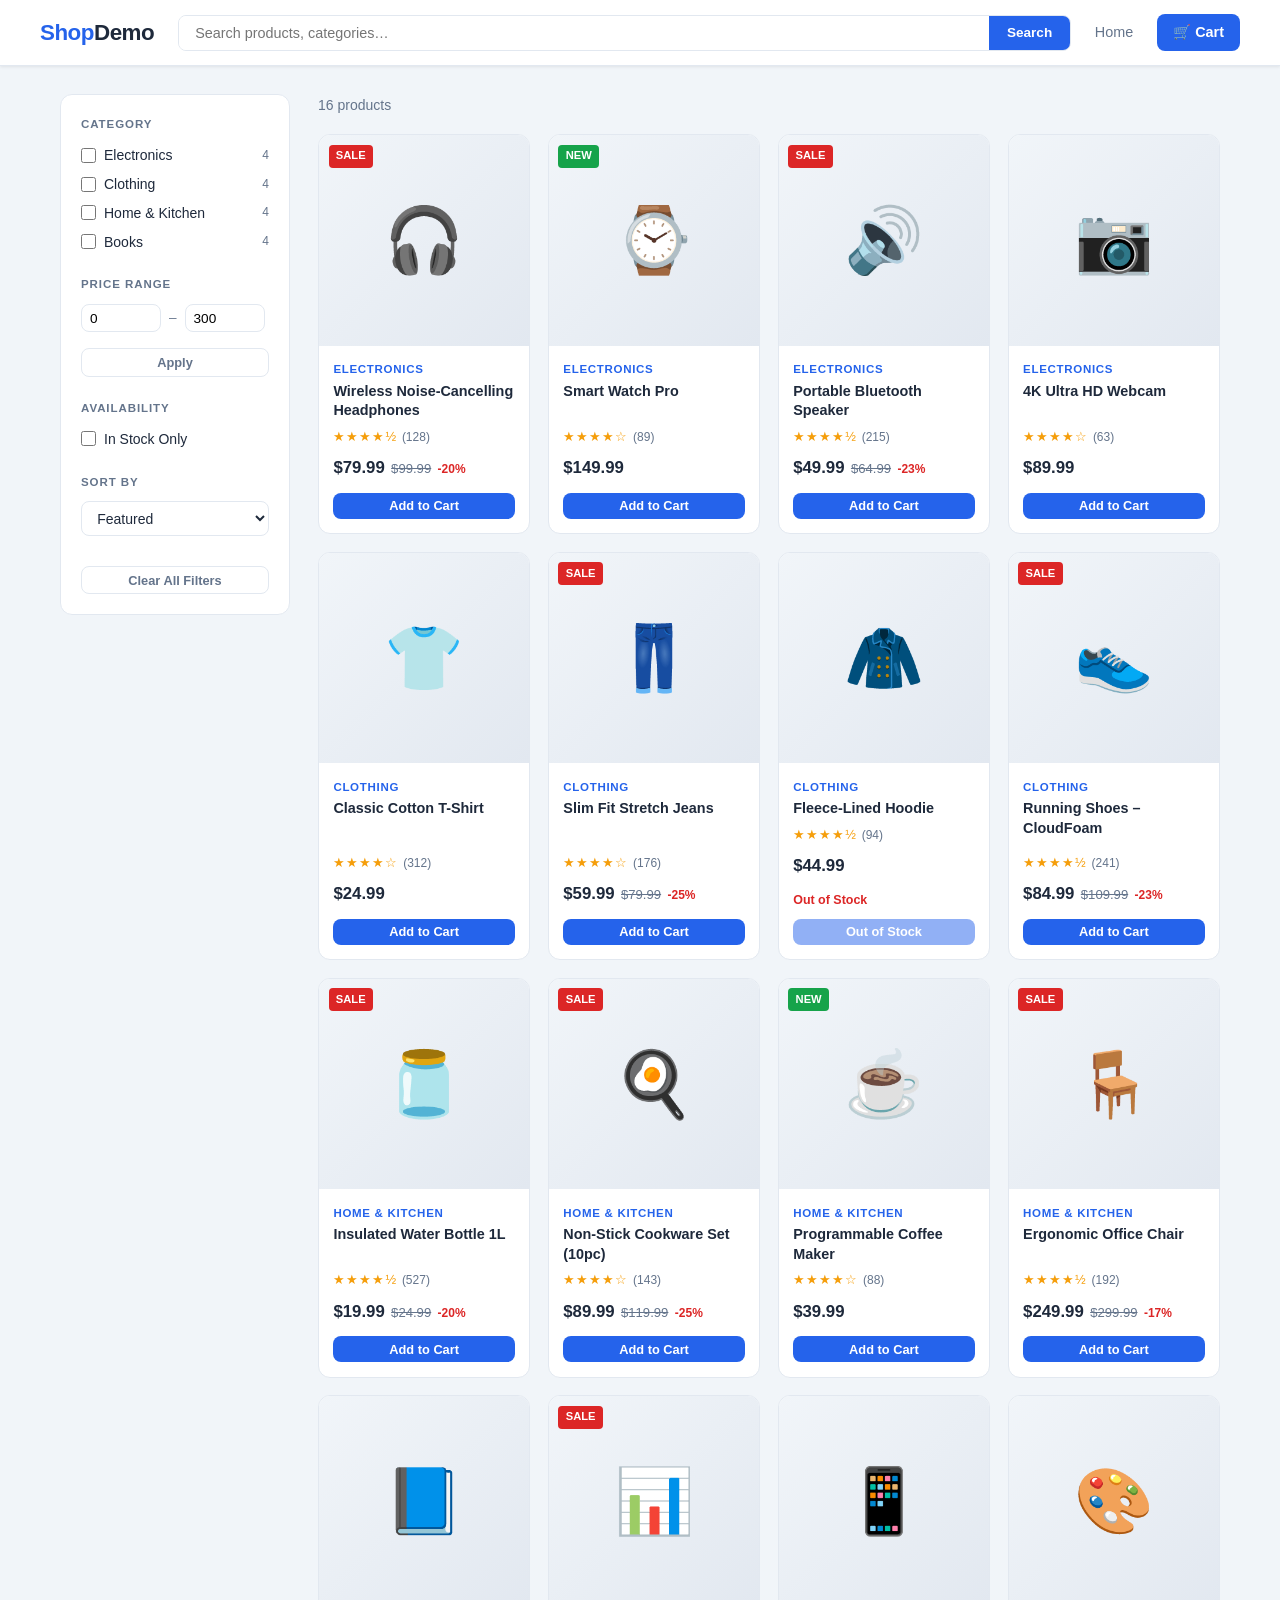
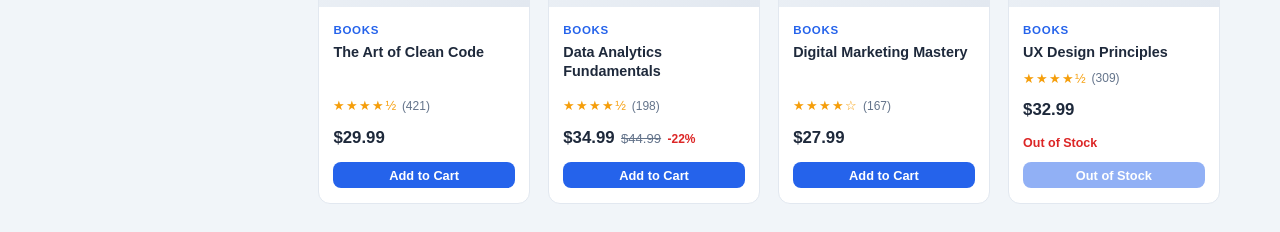
==== index.html @ eff6db98 "feat: add simulated e-commerce storefront with full shopping flow" ====
<!DOCTYPE html>
<html lang="en">
<head>
  <meta charset="UTF-8">
  <meta name="viewport" content="width=device-width, initial-scale=1.0">
  <title>ShopDemo — Home</title>
  <link rel="stylesheet" href="css/styles.css">
</head>
<body>

<header class="header">
  <div class="container header-inner">
    <a href="index.html" class="logo">Shop<span>Demo</span></a>
    <div class="search-bar">
      <input type="text" id="search-input" placeholder="Search products, categories…">
      <button id="search-btn">Search</button>
    </div>
    <nav class="nav-links">
      <a href="index.html">Home</a>
      <a href="cart.html" class="cart-link">
        🛒 Cart <span class="cart-badge cart-count" style="display:none">0</span>
      </a>
    </nav>
  </div>
</header>

<main class="container">
  <div class="home-layout">

    <!-- ── Sidebar Filters ── -->
    <aside class="filters-sidebar">

      <div class="filter-block">
        <div class="filter-title">Category</div>
        <div id="cat-filters"></div>
      </div>

      <div class="filter-block">
        <div class="filter-title">Price Range</div>
        <div class="price-inputs">
          <input type="number" id="price-min" placeholder="Min" min="0" value="0">
          <span>–</span>
          <input type="number" id="price-max" placeholder="Max" min="0" value="300">
        </div>
        <button class="btn btn-ghost btn-sm btn-full price-apply" id="apply-price">Apply</button>
      </div>

      <div class="filter-block">
        <div class="filter-title">Availability</div>
        <div class="filter-option">
          <input type="checkbox" id="in-stock-only">
          <label for="in-stock-only">In Stock Only</label>
        </div>
      </div>

      <div class="filter-block">
        <div class="filter-title">Sort By</div>
        <select class="sidebar-select" id="sort-select">
          <option value="default">Featured</option>
          <option value="price-asc">Price: Low → High</option>
          <option value="price-desc">Price: High → Low</option>
          <option value="name-asc">Name: A → Z</option>
          <option value="rating-desc">Highest Rated</option>
        </select>
      </div>

      <button class="btn btn-ghost btn-sm btn-full" id="clear-filters" style="margin-top:0.5rem">
        Clear All Filters
      </button>

    </aside>

    <!-- ── Product Listing ── -->
    <section>
      <div class="results-header">
        <div class="results-count" id="results-count"></div>
        <div class="active-filter-tags" id="filter-tags"></div>
      </div>
      <div class="product-grid" id="product-grid"></div>
    </section>

  </div>
</main>

<script src="js/data.js"></script>
<script src="js/cart.js"></script>
<script src="js/main.js"></script>
<script>
  // ── State ──────────────────────────────────────────────────
  let state = {
    search: '',
    categories: new Set(),
    minPrice: 0,
    maxPrice: 300,
    inStockOnly: false,
    sort: 'default'
  };

  // Restore search query from URL (coming from cart page search)
  const urlQ = getParam('q');
  if (urlQ) { state.search = urlQ; document.getElementById('search-input').value = urlQ; }

  // ── Filtering & Sorting ────────────────────────────────────
  function filtered() {
    let list = [...PRODUCTS];

    if (state.search) {
      const q = state.search.toLowerCase();
      list = list.filter(p =>
        p.name.toLowerCase().includes(q) ||
        p.category.toLowerCase().includes(q) ||
        p.description.toLowerCase().includes(q)
      );
    }

    if (state.categories.size > 0)
      list = list.filter(p => state.categories.has(p.category));

    list = list.filter(p => p.price >= state.minPrice && p.price <= state.maxPrice);

    if (state.inStockOnly) list = list.filter(p => p.inStock);

    switch (state.sort) {
      case 'price-asc':   list.sort((a, b) => a.price - b.price); break;
      case 'price-desc':  list.sort((a, b) => b.price - a.price); break;
      case 'name-asc':    list.sort((a, b) => a.name.localeCompare(b.name)); break;
      case 'rating-desc': list.sort((a, b) => b.rating - a.rating); break;
    }
    return list;
  }

  // ── Render Products ────────────────────────────────────────
  function renderProducts() {
    const products = filtered();
    const grid = document.getElementById('product-grid');
    const countEl = document.getElementById('results-count');

    countEl.textContent = `${products.length} product${products.length !== 1 ? 's' : ''}`;

    if (products.length === 0) {
      grid.innerHTML = `
        <div style="grid-column:1/-1;text-align:center;padding:3rem;color:var(--text-muted)">
          <div style="font-size:2.5rem;margin-bottom:0.75rem">🔍</div>
          <p>No products match your search. Try adjusting your filters.</p>
        </div>`;
      return;
    }

    grid.innerHTML = products.map(p => `
      <div class="product-card" onclick="goProduct(${p.id})">
        <div class="product-thumb">
          ${p.emoji}
          ${p.badge === 'sale' ? `<span class="badge-sale">SALE</span>` : ''}
          ${p.badge === 'new'  ? `<span class="badge-new">NEW</span>`  : ''}
        </div>
        <div class="product-info">
          <div class="product-cat">${p.category}</div>
          <div class="product-name">${p.name}</div>
          <div class="product-rating">
            <span class="stars">${stars(p.rating)}</span>
            <span class="review-count">(${p.reviews})</span>
          </div>
          <div class="product-price-row">
            <span class="price">${fmt(p.price)}</span>
            ${p.originalPrice ? `
              <span class="price-original">${fmt(p.originalPrice)}</span>
              <span class="price-save">-${savePct(p.originalPrice, p.price)}%</span>
            ` : ''}
          </div>
          ${!p.inStock ? `<div class="oos-label">Out of Stock</div>` : ''}
          <button
            class="btn btn-primary btn-sm btn-full"
            onclick="event.stopPropagation(); quickAdd(${p.id})"
            ${!p.inStock ? 'disabled' : ''}>
            ${p.inStock ? 'Add to Cart' : 'Out of Stock'}
          </button>
        </div>
      </div>
    `).join('');
  }

  // ── Render Category Filters ────────────────────────────────
  function renderCatFilters() {
    const counts = {};
    PRODUCTS.forEach(p => { counts[p.category] = (counts[p.category] || 0) + 1; });

    document.getElementById('cat-filters').innerHTML = CATEGORIES.map(c => `
      <div class="filter-option">
        <input type="checkbox" id="cat-${c}" value="${c}" ${state.categories.has(c) ? 'checked' : ''}>
        <label for="cat-${c}">${c}</label>
        <span class="count">${counts[c]}</span>
      </div>
    `).join('');

    document.querySelectorAll('#cat-filters input').forEach(cb => {
      cb.addEventListener('change', () => {
        cb.checked ? state.categories.add(cb.value) : state.categories.delete(cb.value);
        renderFilterTags();
        renderProducts();
      });
    });
  }

  // ── Filter tags ────────────────────────────────────────────
  function renderFilterTags() {
    const tags = [];

    if (state.search) tags.push({ label: `"${state.search}"`, clear: () => { state.search = ''; document.getElementById('search-input').value = ''; } });

    state.categories.forEach(c => tags.push({
      label: c,
      clear: () => {
        state.categories.delete(c);
        document.querySelector(`#cat-${c}`)?.removeAttribute('checked');
        renderCatFilters();
      }
    }));

    if (state.inStockOnly) tags.push({ label: 'In Stock', clear: () => { state.inStockOnly = false; document.getElementById('in-stock-only').checked = false; } });

    document.getElementById('filter-tags').innerHTML = tags.map((t, i) => `
      <span class="filter-tag">${t.label} <button onclick="clearTag(${i})">×</button></span>
    `).join('');

    window._tagClears = tags.map(t => t.clear);
  }

  function clearTag(i) {
    window._tagClears[i]();
    renderFilterTags();
    renderProducts();
  }

  // ── Actions ────────────────────────────────────────────────
  function goProduct(id) { window.location.href = `product.html?id=${id}`; }

  function quickAdd(id) {
    const p = PRODUCTS.find(x => x.id === id);
    Cart.addItem(p, 1);
    syncCart();
  }

  // ── Event Listeners ────────────────────────────────────────
  document.addEventListener('DOMContentLoaded', () => {
    renderCatFilters();
    renderProducts();
    renderFilterTags();
  });

  // Search
  const searchInput = document.getElementById('search-input');
  const debouncedSearch = debounce(() => {
    state.search = searchInput.value.trim();
    renderFilterTags();
    renderProducts();
  }, 350);

  searchInput.addEventListener('input', debouncedSearch);
  searchInput.addEventListener('keydown', e => { if (e.key === 'Enter') { state.search = searchInput.value.trim(); renderFilterTags(); renderProducts(); } });
  document.getElementById('search-btn').addEventListener('click', () => { state.search = searchInput.value.trim(); renderFilterTags(); renderProducts(); });

  // Price
  document.getElementById('apply-price').addEventListener('click', () => {
    state.minPrice = parseFloat(document.getElementById('price-min').value) || 0;
    state.maxPrice = parseFloat(document.getElementById('price-max').value) || 9999;
    renderProducts();
  });

  // In stock
  document.getElementById('in-stock-only').addEventListener('change', e => {
    state.inStockOnly = e.target.checked;
    renderFilterTags();
    renderProducts();
  });

  // Sort
  document.getElementById('sort-select').addEventListener('change', e => {
    state.sort = e.target.value;
    renderProducts();
  });

  // Clear all
  document.getElementById('clear-filters').addEventListener('click', () => {
    state = { search: '', categories: new Set(), minPrice: 0, maxPrice: 300, inStockOnly: false, sort: 'default' };
    document.getElementById('search-input').value = '';
    document.getElementById('price-min').value = '0';
    document.getElementById('price-max').value = '300';
    document.getElementById('in-stock-only').checked = false;
    document.getElementById('sort-select').value = 'default';
    renderCatFilters();
    renderFilterTags();
    renderProducts();
  });
</script>

</body>
</html>
---- css/styles.css ----
:root {
  --primary: #2563eb;
  --primary-hover: #1d4ed8;
  --success: #16a34a;
  --danger: #dc2626;
  --bg: #f1f5f9;
  --card-bg: #ffffff;
  --border: #e2e8f0;
  --text: #1e293b;
  --text-muted: #64748b;
  --shadow: 0 1px 3px rgba(0,0,0,0.08);
  --shadow-md: 0 4px 12px rgba(0,0,0,0.1);
  --shadow-lg: 0 10px 25px rgba(0,0,0,0.12);
  --radius: 8px;
  --radius-lg: 12px;
}

* { margin: 0; padding: 0; box-sizing: border-box; }

body {
  font-family: -apple-system, BlinkMacSystemFont, 'Segoe UI', Roboto, sans-serif;
  background: var(--bg);
  color: var(--text);
  line-height: 1.6;
}

a { color: inherit; text-decoration: none; }

img { display: block; max-width: 100%; }

.container {
  max-width: 1200px;
  margin: 0 auto;
  padding: 0 1.25rem;
}

/* ── Header ── */
.header {
  background: #fff;
  border-bottom: 1px solid var(--border);
  position: sticky;
  top: 0;
  z-index: 200;
  box-shadow: var(--shadow);
}

.header-inner {
  display: flex;
  align-items: center;
  gap: 1.5rem;
  padding: 0.875rem 0;
}

.logo {
  font-size: 1.4rem;
  font-weight: 800;
  color: var(--primary);
  white-space: nowrap;
  letter-spacing: -0.5px;
}

.logo span { color: var(--text); }

.search-bar {
  flex: 1;
  display: flex;
  gap: 0;
  border: 1.5px solid var(--border);
  border-radius: var(--radius);
  overflow: hidden;
  transition: border-color 0.2s;
}

.search-bar:focus-within { border-color: var(--primary); }

.search-bar input {
  flex: 1;
  padding: 0.55rem 1rem;
  border: none;
  outline: none;
  font-size: 0.9rem;
  background: #fff;
}

.search-bar button {
  padding: 0.55rem 1.1rem;
  background: var(--primary);
  color: #fff;
  border: none;
  cursor: pointer;
  font-size: 0.85rem;
  font-weight: 600;
  transition: background 0.2s;
}

.search-bar button:hover { background: var(--primary-hover); }

.nav-links {
  display: flex;
  align-items: center;
  gap: 1.5rem;
  white-space: nowrap;
}

.nav-links a {
  font-size: 0.9rem;
  font-weight: 500;
  color: var(--text-muted);
  transition: color 0.2s;
}

.nav-links a:hover { color: var(--primary); }

.cart-link {
  display: flex;
  align-items: center;
  gap: 0.4rem;
  background: var(--primary);
  color: #fff !important;
  padding: 0.45rem 1rem;
  border-radius: var(--radius);
  font-weight: 600 !important;
  transition: background 0.2s !important;
}

.cart-link:hover { background: var(--primary-hover) !important; color: #fff !important; }

.cart-badge {
  background: #fff;
  color: var(--primary);
  border-radius: 999px;
  padding: 0.05rem 0.45rem;
  font-size: 0.75rem;
  font-weight: 800;
  min-width: 20px;
  text-align: center;
}

/* ── Buttons ── */
.btn {
  display: inline-flex;
  align-items: center;
  justify-content: center;
  gap: 0.4rem;
  padding: 0.55rem 1.25rem;
  border-radius: var(--radius);
  font-size: 0.9rem;
  font-weight: 600;
  cursor: pointer;
  border: none;
  transition: all 0.15s;
  white-space: nowrap;
}

.btn:active { transform: scale(0.98); }
.btn:disabled { opacity: 0.5; cursor: not-allowed; transform: none; }

.btn-primary { background: var(--primary); color: #fff; }
.btn-primary:hover:not(:disabled) { background: var(--primary-hover); }

.btn-outline { background: #fff; color: var(--primary); border: 1.5px solid var(--primary); }
.btn-outline:hover:not(:disabled) { background: #eff6ff; }

.btn-danger { background: var(--danger); color: #fff; }
.btn-danger:hover:not(:disabled) { background: #b91c1c; }

.btn-ghost { background: transparent; color: var(--text-muted); border: 1.5px solid var(--border); }
.btn-ghost:hover:not(:disabled) { background: #f8fafc; color: var(--text); }

.btn-sm { padding: 0.35rem 0.8rem; font-size: 0.8rem; }
.btn-lg { padding: 0.75rem 1.75rem; font-size: 1rem; }
.btn-full { width: 100%; }

/* ── Home layout ── */
.home-layout {
  display: grid;
  grid-template-columns: 230px 1fr;
  gap: 1.75rem;
  padding: 1.75rem 0;
}

/* ── Sidebar ── */
.filters-sidebar {
  background: var(--card-bg);
  border: 1px solid var(--border);
  border-radius: var(--radius-lg);
  padding: 1.25rem;
  align-self: start;
  position: sticky;
  top: 72px;
}

.filter-block { margin-bottom: 1.4rem; }

.filter-block:last-child { margin-bottom: 0; }

.filter-title {
  font-size: 0.72rem;
  font-weight: 700;
  text-transform: uppercase;
  letter-spacing: 0.08em;
  color: var(--text-muted);
  margin-bottom: 0.65rem;
}

.filter-option {
  display: flex;
  align-items: center;
  gap: 0.5rem;
  margin-bottom: 0.4rem;
  cursor: pointer;
}

.filter-option input[type="checkbox"] {
  accent-color: var(--primary);
  cursor: pointer;
  width: 15px;
  height: 15px;
}

.filter-option label {
  font-size: 0.875rem;
  cursor: pointer;
  flex: 1;
}

.filter-option .count {
  font-size: 0.75rem;
  color: var(--text-muted);
}

.price-inputs {
  display: flex;
  align-items: center;
  gap: 0.5rem;
  margin-bottom: 0.5rem;
}

.price-inputs input[type="number"] {
  width: 80px;
  padding: 0.35rem 0.5rem;
  border: 1px solid var(--border);
  border-radius: var(--radius);
  font-size: 0.85rem;
  outline: none;
}

.price-inputs input[type="number"]:focus { border-color: var(--primary); }

.price-inputs span { color: var(--text-muted); font-size: 0.85rem; }

.price-apply {
  width: 100%;
  margin-top: 0.5rem;
}

.sidebar-select {
  width: 100%;
  padding: 0.45rem 0.7rem;
  border: 1px solid var(--border);
  border-radius: var(--radius);
  font-size: 0.875rem;
  background: #fff;
  cursor: pointer;
  outline: none;
  color: var(--text);
}

.sidebar-select:focus { border-color: var(--primary); }

/* ── Results header ── */
.results-header {
  display: flex;
  align-items: center;
  justify-content: space-between;
  margin-bottom: 1.1rem;
  flex-wrap: wrap;
  gap: 0.5rem;
}

.results-count { font-size: 0.875rem; color: var(--text-muted); }

.active-filter-tags { display: flex; gap: 0.4rem; flex-wrap: wrap; }

.filter-tag {
  display: flex;
  align-items: center;
  gap: 0.3rem;
  background: #eff6ff;
  color: var(--primary);
  border-radius: 999px;
  padding: 0.2rem 0.65rem;
  font-size: 0.78rem;
  font-weight: 600;
}

.filter-tag button {
  background: none;
  border: none;
  cursor: pointer;
  color: var(--primary);
  font-size: 0.9rem;
  line-height: 1;
  padding: 0;
}

/* ── Product Grid ── */
.product-grid {
  display: grid;
  grid-template-columns: repeat(auto-fill, minmax(210px, 1fr));
  gap: 1.1rem;
}

.product-card {
  background: var(--card-bg);
  border: 1px solid var(--border);
  border-radius: var(--radius-lg);
  overflow: hidden;
  cursor: pointer;
  transition: box-shadow 0.2s, transform 0.2s;
  display: flex;
  flex-direction: column;
}

.product-card:hover {
  box-shadow: var(--shadow-md);
  transform: translateY(-3px);
}

.product-thumb {
  width: 100%;
  aspect-ratio: 1;
  background: linear-gradient(135deg, #f1f5f9 0%, #e2e8f0 100%);
  display: flex;
  align-items: center;
  justify-content: center;
  font-size: 4rem;
  position: relative;
  overflow: hidden;
}

.product-thumb img {
  width: 100%;
  height: 100%;
  object-fit: cover;
  position: absolute;
  inset: 0;
}

.badge-sale {
  position: absolute;
  top: 0.6rem;
  left: 0.6rem;
  background: var(--danger);
  color: #fff;
  font-size: 0.7rem;
  font-weight: 700;
  padding: 0.15rem 0.45rem;
  border-radius: 4px;
}

.badge-new {
  position: absolute;
  top: 0.6rem;
  left: 0.6rem;
  background: var(--success);
  color: #fff;
  font-size: 0.7rem;
  font-weight: 700;
  padding: 0.15rem 0.45rem;
  border-radius: 4px;
}

.product-info {
  padding: 0.9rem;
  display: flex;
  flex-direction: column;
  flex: 1;
}

.product-cat {
  font-size: 0.72rem;
  font-weight: 600;
  text-transform: uppercase;
  letter-spacing: 0.06em;
  color: var(--primary);
  margin-bottom: 0.2rem;
}

.product-name {
  font-size: 0.9rem;
  font-weight: 600;
  line-height: 1.35;
  margin-bottom: 0.4rem;
  flex: 1;
}

.product-rating {
  display: flex;
  align-items: center;
  gap: 0.3rem;
  margin-bottom: 0.5rem;
}

.stars { color: #f59e0b; font-size: 0.8rem; letter-spacing: 1px; }

.review-count { font-size: 0.75rem; color: var(--text-muted); }

.product-price-row {
  display: flex;
  align-items: baseline;
  gap: 0.4rem;
  margin-bottom: 0.65rem;
}

.price { font-size: 1.05rem; font-weight: 800; }

.price-original {
  font-size: 0.82rem;
  color: var(--text-muted);
  text-decoration: line-through;
}

.price-save {
  font-size: 0.75rem;
  font-weight: 700;
  color: var(--danger);
}

.oos-label {
  font-size: 0.78rem;
  color: var(--danger);
  font-weight: 600;
  margin-bottom: 0.5rem;
}

/* ── Product Detail ── */
.product-detail-section { padding: 1.75rem 0 2.5rem; }

.breadcrumb {
  font-size: 0.82rem;
  color: var(--text-muted);
  margin-bottom: 1.5rem;
  display: flex;
  align-items: center;
  gap: 0.4rem;
  flex-wrap: wrap;
}

.breadcrumb a { color: var(--primary); }
.breadcrumb a:hover { text-decoration: underline; }
.breadcrumb .sep { color: var(--border); }

.detail-grid {
  display: grid;
  grid-template-columns: 1fr 1fr;
  gap: 3rem;
  margin-bottom: 3rem;
}

.detail-image-wrap {
  border-radius: var(--radius-lg);
  overflow: hidden;
  background: linear-gradient(135deg, #f1f5f9 0%, #e2e8f0 100%);
  aspect-ratio: 1;
  display: flex;
  align-items: center;
  justify-content: center;
  font-size: 8rem;
  position: relative;
}

.detail-image-wrap img {
  width: 100%;
  height: 100%;
  object-fit: cover;
  position: absolute;
  inset: 0;
}

.detail-info { display: flex; flex-direction: column; gap: 1rem; }

.detail-cat {
  font-size: 0.78rem;
  font-weight: 700;
  text-transform: uppercase;
  letter-spacing: 0.08em;
  color: var(--primary);
}

.detail-name {
  font-size: 1.7rem;
  font-weight: 800;
  line-height: 1.2;
}

.detail-rating {
  display: flex;
  align-items: center;
  gap: 0.5rem;
}

.detail-price-row {
  display: flex;
  align-items: baseline;
  gap: 0.75rem;
}

.detail-price { font-size: 1.9rem; font-weight: 800; }

.detail-original {
  font-size: 1.1rem;
  color: var(--text-muted);
  text-decoration: line-through;
}

.save-badge {
  background: #fef2f2;
  color: var(--danger);
  font-size: 0.8rem;
  font-weight: 700;
  padding: 0.2rem 0.5rem;
  border-radius: 4px;
}

.detail-desc {
  font-size: 0.95rem;
  color: var(--text-muted);
  line-height: 1.75;
  border-top: 1px solid var(--border);
  border-bottom: 1px solid var(--border);
  padding: 1rem 0;
}

.stock-row {
  display: flex;
  align-items: center;
  gap: 0.4rem;
  font-size: 0.875rem;
  font-weight: 500;
}

.stock-dot {
  width: 8px;
  height: 8px;
  border-radius: 50%;
}

.stock-dot.in { background: var(--success); }
.stock-dot.out { background: var(--danger); }

.qty-row {
  display: flex;
  align-items: center;
  gap: 0.75rem;
}

.qty-row label {
  font-size: 0.875rem;
  font-weight: 600;
  color: var(--text-muted);
}

.qty-ctrl {
  display: flex;
  align-items: center;
  border: 1.5px solid var(--border);
  border-radius: var(--radius);
  overflow: hidden;
}

.qty-ctrl button {
  background: #f8fafc;
  border: none;
  padding: 0.45rem 0.85rem;
  cursor: pointer;
  font-size: 1.1rem;
  font-weight: 700;
  color: var(--text);
  transition: background 0.15s;
  line-height: 1;
}

.qty-ctrl button:hover { background: #e2e8f0; }

.qty-ctrl input {
  width: 3.2rem;
  text-align: center;
  border: none;
  outline: none;
  font-size: 0.9rem;
  font-weight: 700;
  padding: 0.45rem 0;
  background: #fff;
}

.detail-actions { display: flex; gap: 0.75rem; }

/* ── Section title ── */
.section-title {
  font-size: 1.2rem;
  font-weight: 700;
  margin-bottom: 1.25rem;
}

/* ── Page layout ── */
.page-wrap { padding: 1.75rem 0 3rem; }

.page-title {
  font-size: 1.5rem;
  font-weight: 800;
  margin-bottom: 1.5rem;
}

/* ── Cart ── */
.cart-layout {
  display: grid;
  grid-template-columns: 1fr 340px;
  gap: 1.75rem;
}

.cart-items { display: flex; flex-direction: column; gap: 0.9rem; }

.cart-item {
  background: var(--card-bg);
  border: 1px solid var(--border);
  border-radius: var(--radius-lg);
  padding: 1.1rem 1.25rem;
  display: flex;
  align-items: center;
  gap: 1.1rem;
}

.cart-thumb {
  width: 76px;
  height: 76px;
  border-radius: var(--radius);
  background: linear-gradient(135deg, #f1f5f9, #e2e8f0);
  display: flex;
  align-items: center;
  justify-content: center;
  font-size: 1.9rem;
  flex-shrink: 0;
  overflow: hidden;
  position: relative;
}

.cart-thumb img {
  width: 100%;
  height: 100%;
  object-fit: cover;
  position: absolute;
  inset: 0;
}

.cart-item-info { flex: 1; min-width: 0; }

.cart-item-name {
  font-weight: 600;
  font-size: 0.95rem;
  margin-bottom: 0.15rem;
  white-space: nowrap;
  overflow: hidden;
  text-overflow: ellipsis;
}

.cart-item-name a:hover { color: var(--primary); }

.cart-item-cat {
  font-size: 0.78rem;
  color: var(--text-muted);
  margin-bottom: 0.3rem;
}

.cart-item-unit { font-size: 0.82rem; color: var(--text-muted); }

.cart-item-right {
  display: flex;
  align-items: center;
  gap: 1rem;
  flex-shrink: 0;
}

.cart-item-total { font-weight: 800; font-size: 1rem; min-width: 60px; text-align: right; }

.empty-cart {
  background: var(--card-bg);
  border: 1px solid var(--border);
  border-radius: var(--radius-lg);
  text-align: center;
  padding: 4rem 2rem;
}

.empty-icon { font-size: 3.5rem; margin-bottom: 1rem; }
.empty-cart h3 { margin-bottom: 0.4rem; }
.empty-cart p { color: var(--text-muted); margin-bottom: 1.5rem; font-size: 0.9rem; }

/* ── Order Summary Card ── */
.summary-card {
  background: var(--card-bg);
  border: 1px solid var(--border);
  border-radius: var(--radius-lg);
  padding: 1.35rem;
  position: sticky;
  top: 72px;
  align-self: start;
}

.summary-card h3 {
  font-size: 1rem;
  font-weight: 700;
  margin-bottom: 1.1rem;
  padding-bottom: 0.75rem;
  border-bottom: 1px solid var(--border);
}

.summary-row {
  display: flex;
  justify-content: space-between;
  font-size: 0.875rem;
  color: var(--text-muted);
  margin-bottom: 0.6rem;
}

.summary-row.total {
  font-size: 1rem;
  font-weight: 800;
  color: var(--text);
  border-top: 1px solid var(--border);
  padding-top: 0.75rem;
  margin-top: 0.25rem;
}

.free-ship-note {
  font-size: 0.78rem;
  color: var(--success);
  font-weight: 600;
  text-align: center;
  margin-bottom: 0.75rem;
}

.coupon-row {
  display: flex;
  gap: 0.4rem;
  margin-bottom: 1rem;
}

.coupon-row input {
  flex: 1;
  padding: 0.45rem 0.7rem;
  border: 1px solid var(--border);
  border-radius: var(--radius);
  font-size: 0.85rem;
  outline: none;
}

.coupon-row input:focus { border-color: var(--primary); }

/* ── Checkout ── */
.checkout-layout {
  display: grid;
  grid-template-columns: 1fr 320px;
  gap: 1.75rem;
}

.checkout-card {
  background: var(--card-bg);
  border: 1px solid var(--border);
  border-radius: var(--radius-lg);
  padding: 2rem;
}

.step-bar {
  display: flex;
  align-items: center;
  margin-bottom: 2rem;
}

.step-item {
  display: flex;
  align-items: center;
  gap: 0.5rem;
  font-size: 0.875rem;
}

.step-num {
  width: 28px;
  height: 28px;
  border-radius: 50%;
  display: flex;
  align-items: center;
  justify-content: center;
  font-size: 0.78rem;
  font-weight: 700;
  background: #e2e8f0;
  color: var(--text-muted);
  flex-shrink: 0;
}

.step-item.active .step-num { background: var(--primary); color: #fff; }
.step-item.done .step-num { background: var(--success); color: #fff; }
.step-item.active span { font-weight: 700; color: var(--text); }
.step-item.done span { color: var(--text-muted); }
.step-connector { flex: 1; height: 1px; background: var(--border); margin: 0 0.5rem; max-width: 40px; }

.form-section { margin-bottom: 1.5rem; }

.form-section-label {
  font-size: 0.72rem;
  font-weight: 700;
  text-transform: uppercase;
  letter-spacing: 0.08em;
  color: var(--text-muted);
  margin-bottom: 0.9rem;
}

.form-grid {
  display: grid;
  grid-template-columns: 1fr 1fr;
  gap: 0.85rem;
}

.form-group { display: flex; flex-direction: column; gap: 0.3rem; }
.form-group.span2 { grid-column: span 2; }

.form-group label {
  font-size: 0.82rem;
  font-weight: 600;
}

.form-group input,
.form-group select {
  padding: 0.55rem 0.8rem;
  border: 1.5px solid var(--border);
  border-radius: var(--radius);
  font-size: 0.9rem;
  outline: none;
  transition: border-color 0.15s;
  background: #fff;
  color: var(--text);
}

.form-group input:focus,
.form-group select:focus { border-color: var(--primary); }

.shipping-option {
  display: flex;
  align-items: center;
  gap: 0.85rem;
  padding: 0.85rem 1rem;
  border: 1.5px solid var(--border);
  border-radius: var(--radius);
  cursor: pointer;
  margin-bottom: 0.6rem;
  transition: border-color 0.15s, background 0.15s;
}

.shipping-option:hover { border-color: var(--primary); }
.shipping-option.selected { border-color: var(--primary); background: #eff6ff; }

.shipping-option input[type="radio"] { accent-color: var(--primary); cursor: pointer; }

.ship-info { flex: 1; }
.ship-name { font-size: 0.9rem; font-weight: 600; }
.ship-days { font-size: 0.78rem; color: var(--text-muted); }
.ship-price { font-weight: 700; font-size: 0.9rem; }

.payment-tabs {
  display: flex;
  gap: 0.5rem;
  margin-bottom: 1.1rem;
}

.pay-tab {
  flex: 1;
  padding: 0.55rem;
  border: 1.5px solid var(--border);
  border-radius: var(--radius);
  background: #fff;
  cursor: pointer;
  font-size: 0.82rem;
  font-weight: 600;
  text-align: center;
  transition: all 0.15s;
  color: var(--text-muted);
}

.pay-tab.active { border-color: var(--primary); background: #eff6ff; color: var(--primary); }
.pay-tab:hover:not(.active) { border-color: #94a3b8; color: var(--text); }

.card-row { display: flex; gap: 0.4rem; align-items: center; margin-top: 0.5rem; }

.card-icon {
  background: #f1f5f9;
  border: 1px solid var(--border);
  border-radius: 4px;
  padding: 0.2rem 0.4rem;
  font-size: 0.8rem;
  font-weight: 700;
  color: var(--text-muted);
}

.checkout-actions {
  display: flex;
  justify-content: space-between;
  margin-top: 1.75rem;
  padding-top: 1.25rem;
  border-top: 1px solid var(--border);
}

.review-block {
  background: #f8fafc;
  border-radius: var(--radius);
  padding: 1rem;
  margin-bottom: 1rem;
}

.review-block-title {
  font-size: 0.75rem;
  font-weight: 700;
  text-transform: uppercase;
  letter-spacing: 0.06em;
  color: var(--text-muted);
  margin-bottom: 0.4rem;
}

.review-block-val { font-size: 0.9rem; font-weight: 600; }

/* ── Checkout items in summary ── */
.co-items { display: flex; flex-direction: column; gap: 0.65rem; margin-bottom: 1rem; }

.co-item {
  display: flex;
  align-items: center;
  gap: 0.65rem;
  font-size: 0.85rem;
}

.co-thumb {
  width: 44px;
  height: 44px;
  border-radius: var(--radius);
  background: linear-gradient(135deg, #f1f5f9, #e2e8f0);
  display: flex;
  align-items: center;
  justify-content: center;
  font-size: 1.1rem;
  flex-shrink: 0;
  overflow: hidden;
  position: relative;
}

.co-thumb img {
  width: 100%;
  height: 100%;
  object-fit: cover;
  position: absolute;
  inset: 0;
}

.co-name { flex: 1; font-weight: 500; }
.co-qty { color: var(--text-muted); }
.co-price { font-weight: 700; }

/* ── Confirmation ── */
.confirm-wrap { max-width: 560px; margin: 3rem auto; }

.confirm-card {
  background: var(--card-bg);
  border: 1px solid var(--border);
  border-radius: var(--radius-lg);
  padding: 2.5rem;
  text-align: center;
}

.confirm-icon {
  width: 68px;
  height: 68px;
  border-radius: 50%;
  background: #dcfce7;
  color: var(--success);
  display: flex;
  align-items: center;
  justify-content: center;
  font-size: 1.8rem;
  margin: 0 auto 1.25rem;
}

.confirm-card h1 { font-size: 1.5rem; margin-bottom: 0.4rem; }
.confirm-card > p { color: var(--text-muted); font-size: 0.9rem; margin-bottom: 2rem; }

.order-details-table {
  text-align: left;
  border: 1px solid var(--border);
  border-radius: var(--radius);
  overflow: hidden;
  margin-bottom: 2rem;
}

.od-row {
  display: flex;
  justify-content: space-between;
  padding: 0.75rem 1rem;
  font-size: 0.875rem;
}

.od-row:not(:last-child) { border-bottom: 1px solid var(--border); }
.od-label { color: var(--text-muted); }
.od-value { font-weight: 700; }

.confirm-actions { display: flex; gap: 0.75rem; justify-content: center; }

/* ── Toast ── */
.toast {
  position: fixed;
  bottom: 1.5rem;
  left: 50%;
  transform: translateX(-50%) translateY(80px);
  background: #1e293b;
  color: #fff;
  padding: 0.7rem 1.5rem;
  border-radius: var(--radius);
  font-size: 0.875rem;
  font-weight: 500;
  z-index: 9999;
  box-shadow: var(--shadow-lg);
  transition: transform 0.3s ease;
  pointer-events: none;
}

.toast.show { transform: translateX(-50%) translateY(0); }

/* ── Utility ── */
.text-muted { color: var(--text-muted); }
.text-success { color: var(--success); }
.text-danger { color: var(--danger); }
.divider { height: 1px; background: var(--border); margin: 1.25rem 0; }

/* ── Responsive ── */
@media (max-width: 900px) {
  .home-layout { grid-template-columns: 1fr; }
  .filters-sidebar { position: static; }
  .detail-grid { grid-template-columns: 1fr; gap: 1.5rem; }
  .cart-layout, .checkout-layout { grid-template-columns: 1fr; }
  .summary-card { position: static; }
}

@media (max-width: 600px) {
  .header-inner { flex-wrap: wrap; }
  .search-bar { order: 3; flex: 1 1 100%; }
  .nav-links { gap: 1rem; }
  .form-grid { grid-template-columns: 1fr; }
  .form-group.span2 { grid-column: span 1; }
  .confirm-actions { flex-direction: column; }
}
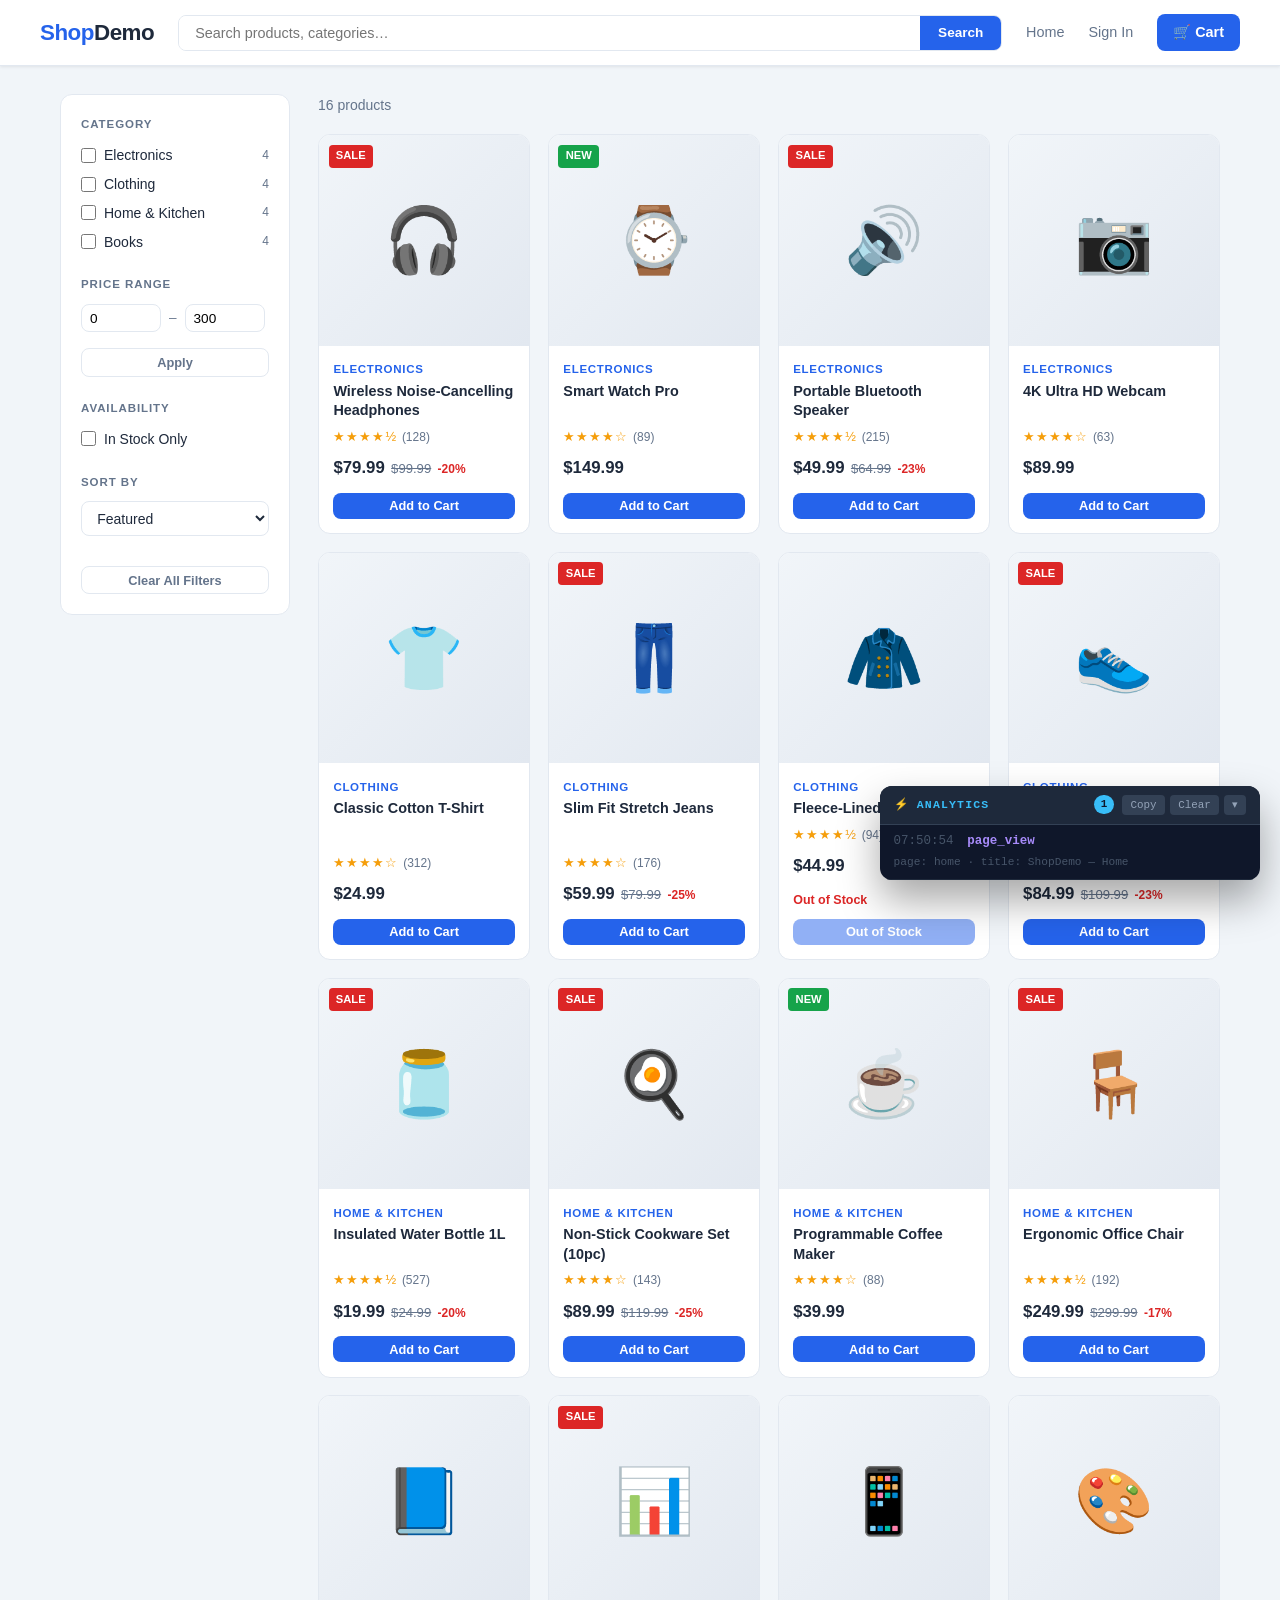
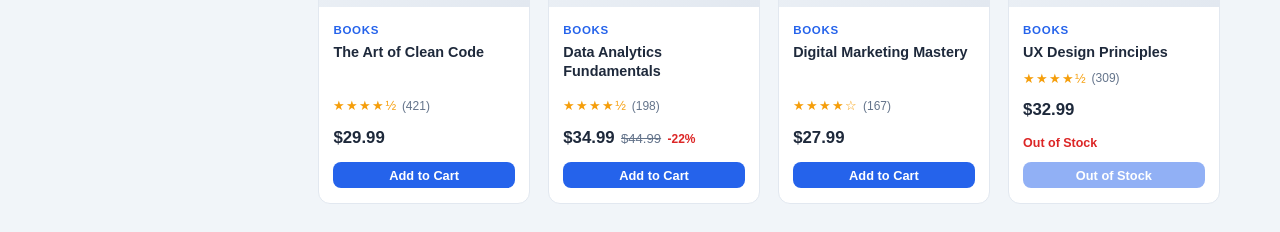
==== commit a792df43: "feat: add login page with analytics tracking layer - Add login.html with email/password form, social" ====
--- a/index.html
+++ b/index.html
@@ -17,6 +17,7 @@
     </div>
     <nav class="nav-links">
       <a href="index.html">Home</a>
+      <a href="login.html">Sign In</a>
       <a href="cart.html" class="cart-link">
         🛒 Cart <span class="cart-badge cart-count" style="display:none">0</span>
       </a>
@@ -82,7 +83,10 @@
   </div>
 </main>
 
+<div id="analytics-panel"></div>
+
 <script src="js/data.js"></script>
+<script src="js/analytics.js"></script>
 <script src="js/cart.js"></script>
 <script src="js/main.js"></script>
 <script>
@@ -232,7 +236,11 @@
   }
 
   // ── Actions ────────────────────────────────────────────────
-  function goProduct(id) { window.location.href = `product.html?id=${id}`; }
+  function goProduct(id) {
+    const p = PRODUCTS.find(x => x.id === id);
+    if (p) Analytics.track('product_click', { product_id: p.id, product_name: p.name, category: p.category, price: p.price });
+    window.location.href = `product.html?id=${id}`;
+  }
 
   function quickAdd(id) {
     const p = PRODUCTS.find(x => x.id === id);
@@ -245,6 +253,7 @@
     renderCatFilters();
     renderProducts();
     renderFilterTags();
+    Analytics.track('page_view', { page: 'home', title: document.title });
   });
 
   // Search
@@ -256,8 +265,18 @@
   }, 350);
 
   searchInput.addEventListener('input', debouncedSearch);
-  searchInput.addEventListener('keydown', e => { if (e.key === 'Enter') { state.search = searchInput.value.trim(); renderFilterTags(); renderProducts(); } });
-  document.getElementById('search-btn').addEventListener('click', () => { state.search = searchInput.value.trim(); renderFilterTags(); renderProducts(); });
+  searchInput.addEventListener('keydown', e => {
+    if (e.key === 'Enter') {
+      state.search = searchInput.value.trim();
+      if (state.search) Analytics.track('search', { query: state.search, result_count: filtered().length });
+      renderFilterTags(); renderProducts();
+    }
+  });
+  document.getElementById('search-btn').addEventListener('click', () => {
+    state.search = searchInput.value.trim();
+    if (state.search) Analytics.track('search', { query: state.search, result_count: filtered().length });
+    renderFilterTags(); renderProducts();
+  });
 
   // Price
   document.getElementById('apply-price').addEventListener('click', () => {
@@ -269,6 +288,7 @@
   // In stock
   document.getElementById('in-stock-only').addEventListener('change', e => {
     state.inStockOnly = e.target.checked;
+    Analytics.track('filter_applied', { filter_type: 'availability', filter_value: state.inStockOnly ? 'in_stock' : 'all' });
     renderFilterTags();
     renderProducts();
   });
@@ -276,6 +296,7 @@
   // Sort
   document.getElementById('sort-select').addEventListener('change', e => {
     state.sort = e.target.value;
+    Analytics.track('sort_applied', { sort_type: state.sort });
     renderProducts();
   });
 
--- a/css/styles.css
+++ b/css/styles.css
@@ -1053,3 +1053,301 @@
   .form-group.span2 { grid-column: span 1; }
   .confirm-actions { flex-direction: column; }
 }
+
+/* ── Analytics Debug Panel ─────────────────────────────── */
+#analytics-panel {
+  position: fixed;
+  bottom: 1.25rem;
+  right: 1.25rem;
+  width: 380px;
+  max-height: 420px;
+  background: #0f172a;
+  border-radius: var(--radius-lg);
+  box-shadow: 0 20px 40px rgba(0,0,0,0.35);
+  z-index: 9999;
+  font-family: 'Courier New', monospace;
+  font-size: 0.78rem;
+  display: flex;
+  flex-direction: column;
+  overflow: hidden;
+  color: #e2e8f0;
+}
+
+.ap-header {
+  display: flex;
+  align-items: center;
+  gap: 0.5rem;
+  padding: 0.6rem 0.85rem;
+  background: #1e293b;
+  border-bottom: 1px solid #334155;
+  user-select: none;
+  flex-shrink: 0;
+}
+
+.ap-title {
+  flex: 1;
+  font-weight: 700;
+  font-size: 0.72rem;
+  text-transform: uppercase;
+  letter-spacing: 0.1em;
+  color: #38bdf8;
+}
+
+.ap-badge {
+  background: #38bdf8;
+  color: #0f172a;
+  border-radius: 999px;
+  padding: 0.05rem 0.45rem;
+  font-size: 0.68rem;
+  font-weight: 800;
+  min-width: 20px;
+  text-align: center;
+}
+
+.ap-controls { display: flex; gap: 0.35rem; }
+
+.ap-btn {
+  background: #334155;
+  border: none;
+  color: #94a3b8;
+  padding: 0.2rem 0.5rem;
+  border-radius: 4px;
+  cursor: pointer;
+  font-size: 0.68rem;
+  font-family: inherit;
+  transition: background 0.15s;
+}
+
+.ap-btn:hover { background: #475569; color: #e2e8f0; }
+
+.ap-body { overflow-y: auto; flex: 1; display: flex; flex-direction: column; }
+
+.ap-list { flex: 1; }
+
+.ap-empty {
+  padding: 1.5rem;
+  text-align: center;
+  color: #475569;
+}
+
+.ap-item {
+  padding: 0.45rem 0.85rem;
+  border-bottom: 1px solid #1e293b;
+  animation: apIn 0.15s ease;
+}
+
+@keyframes apIn {
+  from { opacity: 0; transform: translateX(6px); }
+  to   { opacity: 1; transform: translateX(0); }
+}
+
+.ap-time { color: #475569; margin-right: 0.4rem; }
+.ap-name { font-weight: 700; margin-right: 0.4rem; }
+
+/* Event colours */
+.ap-page_view          { color: #a78bfa; }
+.ap-product_impressions{ color: #34d399; }
+.ap-product_click      { color: #34d399; }
+.ap-product_view       { color: #34d399; }
+.ap-add_to_cart        { color: #38bdf8; }
+.ap-remove_from_cart   { color: #f87171; }
+.ap-cart_view          { color: #fb923c; }
+.ap-checkout_start     { color: #fbbf24; }
+.ap-checkout_step      { color: #fbbf24; }
+.ap-purchase           { color: #4ade80; }
+.ap-search             { color: #c084fc; }
+.ap-filter_applied     { color: #e879f9; }
+.ap-sort_applied       { color: #e879f9; }
+.ap-login_view         { color: #67e8f9; }
+.ap-login_started      { color: #67e8f9; }
+.ap-login_submitted    { color: #67e8f9; }
+.ap-login_success      { color: #4ade80; }
+.ap-login_failed       { color: #f87171; }
+.ap-social_login_clicked { color: #67e8f9; }
+.ap-signup_clicked     { color: #a78bfa; }
+.ap-forgot_password_clicked { color: #a78bfa; }
+.ap-remember_me_toggled { color: #94a3b8; }
+
+.ap-props {
+  display: block;
+  color: #475569;
+  font-size: 0.7rem;
+  overflow: hidden;
+  text-overflow: ellipsis;
+  white-space: nowrap;
+  margin-top: 0.1rem;
+}
+
+/* ── Login Page ────────────────────────────────────────── */
+.login-wrap {
+  min-height: calc(100vh - 62px);
+  display: flex;
+  align-items: center;
+  justify-content: center;
+  padding: 2rem 1rem;
+}
+
+.login-card {
+  background: var(--card-bg);
+  border: 1px solid var(--border);
+  border-radius: var(--radius-lg);
+  padding: 2.25rem;
+  width: 100%;
+  max-width: 420px;
+  box-shadow: var(--shadow-md);
+}
+
+.login-logo { text-align: center; margin-bottom: 1.75rem; }
+
+.login-logo-mark {
+  font-size: 1.8rem;
+  font-weight: 800;
+  color: var(--primary);
+  letter-spacing: -0.5px;
+}
+
+.login-logo-mark span { color: var(--text); }
+
+.login-logo p {
+  font-size: 0.82rem;
+  color: var(--text-muted);
+  margin-top: 0.2rem;
+}
+
+.login-title  { font-size: 1.35rem; font-weight: 800; margin-bottom: 0.2rem; }
+.login-subtitle { font-size: 0.875rem; color: var(--text-muted); margin-bottom: 1.5rem; }
+
+.login-form { display: flex; flex-direction: column; gap: 1rem; }
+
+.login-field { display: flex; flex-direction: column; gap: 0.3rem; }
+
+.login-field label { font-size: 0.85rem; font-weight: 600; }
+
+.login-field input {
+  padding: 0.65rem 0.9rem;
+  border: 1.5px solid var(--border);
+  border-radius: var(--radius);
+  font-size: 0.9rem;
+  outline: none;
+  transition: border-color 0.15s;
+  background: #fff;
+  color: var(--text);
+  width: 100%;
+}
+
+.login-field input:focus { border-color: var(--primary); }
+.login-field input.field-error { border-color: var(--danger); }
+
+.pw-wrap { position: relative; }
+.pw-wrap input { padding-right: 2.75rem; }
+
+.toggle-pw {
+  position: absolute;
+  right: 0.75rem;
+  top: 50%;
+  transform: translateY(-50%);
+  background: none;
+  border: none;
+  cursor: pointer;
+  color: var(--text-muted);
+  font-size: 0.85rem;
+  padding: 0;
+  line-height: 1;
+}
+
+.toggle-pw:hover { color: var(--text); }
+
+.login-options {
+  display: flex;
+  justify-content: space-between;
+  align-items: center;
+  font-size: 0.83rem;
+}
+
+.remember-me {
+  display: flex;
+  align-items: center;
+  gap: 0.4rem;
+  cursor: pointer;
+}
+
+.remember-me input { accent-color: var(--primary); cursor: pointer; }
+
+.forgot-link {
+  color: var(--primary);
+  font-weight: 600;
+  cursor: pointer;
+}
+
+.forgot-link:hover { text-decoration: underline; }
+
+.login-error {
+  background: #fef2f2;
+  color: var(--danger);
+  border: 1px solid #fecaca;
+  border-radius: var(--radius);
+  padding: 0.65rem 0.9rem;
+  font-size: 0.85rem;
+  display: none;
+}
+
+.login-error.show { display: block; }
+
+.divider-text {
+  display: flex;
+  align-items: center;
+  gap: 0.75rem;
+  color: var(--text-muted);
+  font-size: 0.8rem;
+  margin: 1.1rem 0 0.85rem;
+}
+
+.divider-text::before,
+.divider-text::after { content: ''; flex: 1; height: 1px; background: var(--border); }
+
+.social-btns { display: flex; gap: 0.6rem; }
+
+.social-btn {
+  flex: 1;
+  display: flex;
+  align-items: center;
+  justify-content: center;
+  gap: 0.5rem;
+  padding: 0.6rem;
+  border: 1.5px solid var(--border);
+  border-radius: var(--radius);
+  background: #fff;
+  cursor: pointer;
+  font-size: 0.85rem;
+  font-weight: 600;
+  color: var(--text);
+  transition: border-color 0.15s, background 0.15s;
+}
+
+.social-btn:hover { border-color: #94a3b8; background: #f8fafc; }
+
+.demo-hint {
+  background: #f0fdf4;
+  border: 1px solid #bbf7d0;
+  border-radius: var(--radius);
+  padding: 0.6rem 0.85rem;
+  font-size: 0.8rem;
+  color: var(--success);
+}
+
+.login-footer {
+  text-align: center;
+  font-size: 0.85rem;
+  color: var(--text-muted);
+  margin-top: 1.25rem;
+  padding-top: 1.25rem;
+  border-top: 1px solid var(--border);
+}
+
+.login-footer a { color: var(--primary); font-weight: 600; }
+.login-footer a:hover { text-decoration: underline; }
+
+@media (max-width: 480px) {
+  .login-card { padding: 1.5rem; }
+  #analytics-panel { width: calc(100vw - 2.5rem); right: 1.25rem; }
+}
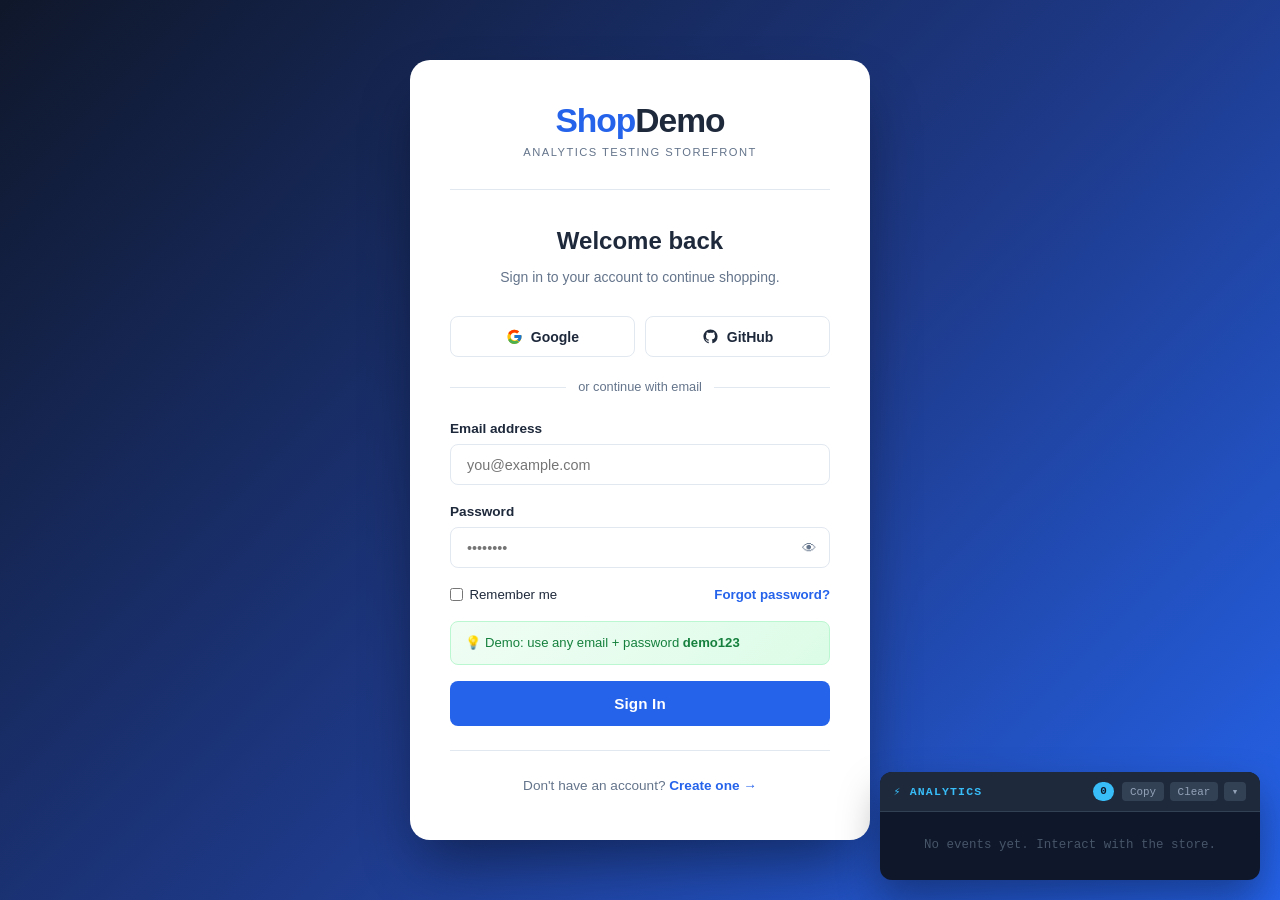
==== commit 77d31109: "feat: beautify login, make it the landing page, remove all login analytics events - Replace index.ht" ====
--- a/index.html
+++ b/index.html
@@ -3,85 +3,342 @@
 <head>
   <meta charset="UTF-8">
   <meta name="viewport" content="width=device-width, initial-scale=1.0">
-  <title>ShopDemo — Home</title>
+  <title>ShopDemo — Sign In</title>
   <link rel="stylesheet" href="css/styles.css">
+  <style>
+    html, body {
+      height: 100%;
+      background: linear-gradient(135deg, #0f172a 0%, #1e3a8a 55%, #2563eb 100%);
+    }
+
+    .login-outer {
+      min-height: 100vh;
+      display: flex;
+      align-items: center;
+      justify-content: center;
+      padding: 2rem 1rem;
+    }
+
+    .lc {
+      background: #fff;
+      border-radius: 20px;
+      padding: 2.75rem 2.5rem;
+      width: 100%;
+      max-width: 460px;
+      box-shadow: 0 30px 60px -12px rgba(0,0,0,0.45);
+    }
+
+    /* Brand */
+    .lc-brand {
+      text-align: center;
+      margin-bottom: 2rem;
+      padding-bottom: 1.75rem;
+      border-bottom: 1px solid var(--border);
+    }
+
+    .lc-brand-name {
+      font-size: 2.1rem;
+      font-weight: 900;
+      color: var(--primary);
+      letter-spacing: -1px;
+      line-height: 1;
+    }
+
+    .lc-brand-name span { color: var(--text); }
+
+    .lc-brand-tag {
+      font-size: 0.7rem;
+      color: var(--text-muted);
+      text-transform: uppercase;
+      letter-spacing: 0.13em;
+      margin-top: 0.4rem;
+    }
+
+    /* Heading */
+    .lc-heading {
+      font-size: 1.5rem;
+      font-weight: 800;
+      text-align: center;
+      margin-bottom: 0.3rem;
+    }
+
+    .lc-sub {
+      font-size: 0.875rem;
+      color: var(--text-muted);
+      text-align: center;
+      margin-bottom: 1.75rem;
+    }
+
+    /* Social */
+    .lc-social {
+      display: grid;
+      grid-template-columns: 1fr 1fr;
+      gap: 0.65rem;
+      margin-bottom: 1.25rem;
+    }
+
+    .lc-social-btn {
+      display: flex;
+      align-items: center;
+      justify-content: center;
+      gap: 0.5rem;
+      padding: 0.7rem;
+      border: 1.5px solid var(--border);
+      border-radius: var(--radius);
+      background: #fff;
+      cursor: pointer;
+      font-size: 0.875rem;
+      font-weight: 600;
+      color: var(--text);
+      transition: border-color 0.15s, background 0.15s, box-shadow 0.15s, transform 0.1s;
+      font-family: inherit;
+    }
+
+    .lc-social-btn:hover {
+      border-color: #94a3b8;
+      background: #f8fafc;
+      box-shadow: var(--shadow);
+      transform: translateY(-1px);
+    }
+
+    /* Divider */
+    .lc-divider {
+      display: flex;
+      align-items: center;
+      gap: 0.75rem;
+      color: var(--text-muted);
+      font-size: 0.8rem;
+      margin: 0 0 1.25rem;
+    }
+
+    .lc-divider::before,
+    .lc-divider::after {
+      content: '';
+      flex: 1;
+      height: 1px;
+      background: var(--border);
+    }
+
+    /* Form */
+    .lc-form { display: flex; flex-direction: column; gap: 1rem; }
+
+    .lc-field { display: flex; flex-direction: column; gap: 0.3rem; }
+
+    .lc-field label {
+      font-size: 0.85rem;
+      font-weight: 600;
+      color: var(--text);
+    }
+
+    .lc-field input {
+      padding: 0.7rem 1rem;
+      border: 1.5px solid var(--border);
+      border-radius: var(--radius);
+      font-size: 0.9rem;
+      outline: none;
+      transition: border-color 0.15s, box-shadow 0.15s;
+      background: #fff;
+      color: var(--text);
+      width: 100%;
+      font-family: inherit;
+    }
+
+    .lc-field input:focus {
+      border-color: var(--primary);
+      box-shadow: 0 0 0 3px rgba(37,99,235,0.12);
+    }
+
+    .lc-field input.field-error {
+      border-color: var(--danger);
+      box-shadow: 0 0 0 3px rgba(220,38,38,0.1);
+    }
+
+    .lc-pw-wrap { position: relative; }
+    .lc-pw-wrap input { padding-right: 2.85rem; }
+
+    .lc-toggle-pw {
+      position: absolute;
+      right: 0.85rem;
+      top: 50%;
+      transform: translateY(-50%);
+      background: none;
+      border: none;
+      cursor: pointer;
+      color: var(--text-muted);
+      font-size: 0.9rem;
+      padding: 0;
+      line-height: 1;
+      transition: color 0.15s;
+    }
+
+    .lc-toggle-pw:hover { color: var(--text); }
+
+    /* Options row */
+    .lc-options {
+      display: flex;
+      justify-content: space-between;
+      align-items: center;
+      font-size: 0.83rem;
+    }
+
+    .lc-remember {
+      display: flex;
+      align-items: center;
+      gap: 0.4rem;
+      cursor: pointer;
+      user-select: none;
+    }
+
+    .lc-remember input { accent-color: var(--primary); cursor: pointer; }
+
+    .lc-forgot {
+      color: var(--primary);
+      font-weight: 600;
+      cursor: pointer;
+      transition: opacity 0.15s;
+    }
+
+    .lc-forgot:hover { opacity: 0.7; }
+
+    /* Error */
+    .lc-error {
+      background: #fef2f2;
+      color: var(--danger);
+      border: 1px solid #fecaca;
+      border-radius: var(--radius);
+      padding: 0.65rem 0.9rem;
+      font-size: 0.85rem;
+      display: none;
+    }
+
+    .lc-error.show { display: block; }
+
+    /* Demo hint */
+    .lc-hint {
+      background: linear-gradient(135deg, #f0fdf4, #dcfce7);
+      border: 1px solid #bbf7d0;
+      border-radius: var(--radius);
+      padding: 0.65rem 0.9rem;
+      font-size: 0.82rem;
+      color: #15803d;
+    }
+
+    /* Submit */
+    .lc-submit {
+      width: 100%;
+      padding: 0.875rem;
+      background: var(--primary);
+      color: #fff;
+      border: none;
+      border-radius: var(--radius);
+      font-size: 0.95rem;
+      font-weight: 700;
+      cursor: pointer;
+      transition: background 0.15s, transform 0.1s, box-shadow 0.15s;
+      letter-spacing: 0.01em;
+      font-family: inherit;
+    }
+
+    .lc-submit:hover {
+      background: var(--primary-hover);
+      box-shadow: 0 6px 16px rgba(37,99,235,0.35);
+    }
+
+    .lc-submit:active { transform: scale(0.99); }
+
+    /* Footer */
+    .lc-footer {
+      text-align: center;
+      font-size: 0.85rem;
+      color: var(--text-muted);
+      margin-top: 1.5rem;
+      padding-top: 1.5rem;
+      border-top: 1px solid var(--border);
+    }
+
+    .lc-footer a { color: var(--primary); font-weight: 700; }
+    .lc-footer a:hover { text-decoration: underline; }
+
+    @media (max-width: 520px) {
+      .lc { padding: 2rem 1.5rem; border-radius: 16px; }
+    }
+  </style>
 </head>
 <body>
 
-<header class="header">
-  <div class="container header-inner">
-    <a href="index.html" class="logo">Shop<span>Demo</span></a>
-    <div class="search-bar">
-      <input type="text" id="search-input" placeholder="Search products, categories…">
-      <button id="search-btn">Search</button>
+<div class="login-outer">
+  <div class="lc">
+
+    <div class="lc-brand">
+      <div class="lc-brand-name">Shop<span>Demo</span></div>
+      <div class="lc-brand-tag">Analytics Testing Storefront</div>
     </div>
-    <nav class="nav-links">
-      <a href="index.html">Home</a>
-      <a href="login.html">Sign In</a>
-      <a href="cart.html" class="cart-link">
-        🛒 Cart <span class="cart-badge cart-count" style="display:none">0</span>
-      </a>
-    </nav>
-  </div>
-</header>
-
-<main class="container">
-  <div class="home-layout">
-
-    <!-- ── Sidebar Filters ── -->
-    <aside class="filters-sidebar">
-
-      <div class="filter-block">
-        <div class="filter-title">Category</div>
-        <div id="cat-filters"></div>
+
+    <h1 class="lc-heading">Welcome back</h1>
+    <p class="lc-sub">Sign in to your account to continue shopping.</p>
+
+    <div class="lc-social">
+      <button class="lc-social-btn" id="google-btn">
+        <svg width="17" height="17" viewBox="0 0 48 48" fill="none">
+          <path d="M43.6 20.5H42V20H24v8h11.3C33.7 32.5 29.3 35 24 35c-6.1 0-11-4.9-11-11s4.9-11 11-11c2.8 0 5.3 1 7.2 2.7l5.7-5.7C33.5 7.3 29 5 24 5 13 5 4 14 4 25s9 20 20 20c11 0 20-9 20-20 0-1.2-.1-2.4-.4-4.5z" fill="#FFC107"/>
+          <path d="M6.3 14.7l6.6 4.8C14.7 16 19 13 24 13c2.8 0 5.3 1 7.2 2.7l5.7-5.7C33.5 7.3 29 5 24 5 16.3 5 9.7 9 6.3 14.7z" fill="#FF3D00"/>
+          <path d="M24 45c4.9 0 9.3-1.8 12.7-4.8l-5.9-5c-1.7 1.2-3.9 1.8-6.8 1.8-5.3 0-9.7-3.5-11.3-8.3l-6.5 5C9.5 41 16.2 45 24 45z" fill="#4CAF50"/>
+          <path d="M43.6 20.5H42V20H24v8h11.3c-.8 2.2-2.2 4.1-4.1 5.4l5.9 5c-.4.4 6.9-5 6.9-13.4 0-1.2-.1-2.4-.4-4.5z" fill="#1976D2"/>
+        </svg>
+        Google
+      </button>
+      <button class="lc-social-btn" id="github-btn">
+        <svg width="17" height="17" viewBox="0 0 24 24" fill="currentColor">
+          <path d="M12 2C6.48 2 2 6.48 2 12c0 4.42 2.87 8.17 6.84 9.49.5.09.68-.22.68-.48 0-.24-.01-.87-.01-1.7-2.78.6-3.37-1.34-3.37-1.34-.45-1.15-1.11-1.46-1.11-1.46-.91-.62.07-.61.07-.61 1 .07 1.53 1.03 1.53 1.03.89 1.52 2.34 1.08 2.91.83.09-.65.35-1.08.63-1.33-2.22-.25-4.55-1.11-4.55-4.94 0-1.09.39-1.98 1.03-2.68-.1-.25-.45-1.27.1-2.64 0 0 .84-.27 2.75 1.02A9.56 9.56 0 0 1 12 6.8c.85 0 1.71.11 2.51.33 1.91-1.29 2.75-1.02 2.75-1.02.55 1.37.2 2.39.1 2.64.64.7 1.03 1.59 1.03 2.68 0 3.84-2.34 4.68-4.57 4.93.36.31.68.92.68 1.85 0 1.34-.01 2.41-.01 2.74 0 .27.18.58.69.48A10.01 10.01 0 0 0 22 12c0-5.52-4.48-10-10-10z"/>
+        </svg>
+        GitHub
+      </button>
+    </div>
+
+    <div class="lc-divider">or continue with email</div>
+
+    <form class="lc-form" id="login-form" novalidate>
+
+      <div class="lc-field">
+        <label for="email">Email address</label>
+        <input type="email" id="email" name="email"
+          placeholder="you@example.com" autocomplete="email">
       </div>
 
-      <div class="filter-block">
-        <div class="filter-title">Price Range</div>
-        <div class="price-inputs">
-          <input type="number" id="price-min" placeholder="Min" min="0" value="0">
-          <span>–</span>
-          <input type="number" id="price-max" placeholder="Max" min="0" value="300">
-        </div>
-        <button class="btn btn-ghost btn-sm btn-full price-apply" id="apply-price">Apply</button>
-      </div>
-
-      <div class="filter-block">
-        <div class="filter-title">Availability</div>
-        <div class="filter-option">
-          <input type="checkbox" id="in-stock-only">
-          <label for="in-stock-only">In Stock Only</label>
+      <div class="lc-field">
+        <label for="password">Password</label>
+        <div class="lc-pw-wrap">
+          <input type="password" id="password" name="password"
+            placeholder="••••••••" autocomplete="current-password">
+          <button type="button" class="lc-toggle-pw" id="toggle-pw" title="Show / hide">👁</button>
         </div>
       </div>
 
-      <div class="filter-block">
-        <div class="filter-title">Sort By</div>
-        <select class="sidebar-select" id="sort-select">
-          <option value="default">Featured</option>
-          <option value="price-asc">Price: Low → High</option>
-          <option value="price-desc">Price: High → Low</option>
-          <option value="name-asc">Name: A → Z</option>
-          <option value="rating-desc">Highest Rated</option>
-        </select>
+      <div class="lc-options">
+        <label class="lc-remember">
+          <input type="checkbox" id="remember-me">
+          <span>Remember me</span>
+        </label>
+        <span class="lc-forgot" id="forgot-link">Forgot password?</span>
       </div>
 
-      <button class="btn btn-ghost btn-sm btn-full" id="clear-filters" style="margin-top:0.5rem">
-        Clear All Filters
-      </button>
-
-    </aside>
-
-    <!-- ── Product Listing ── -->
-    <section>
-      <div class="results-header">
-        <div class="results-count" id="results-count"></div>
-        <div class="active-filter-tags" id="filter-tags"></div>
+      <div class="lc-error" id="login-error"></div>
+
+      <div class="lc-hint">
+        💡 Demo: use any email + password <strong>demo123</strong>
       </div>
-      <div class="product-grid" id="product-grid"></div>
-    </section>
+
+      <button type="submit" class="lc-submit">Sign In</button>
+
+    </form>
+
+    <div class="lc-footer">
+      Don't have an account?
+      <a href="#" id="signup-link">Create one →</a>
+    </div>
 
   </div>
-</main>
+</div>
 
 <div id="analytics-panel"></div>
 
@@ -90,227 +347,69 @@
 <script src="js/cart.js"></script>
 <script src="js/main.js"></script>
 <script>
-  // ── State ──────────────────────────────────────────────────
-  let state = {
-    search: '',
-    categories: new Set(),
-    minPrice: 0,
-    maxPrice: 300,
-    inStockOnly: false,
-    sort: 'default'
-  };
-
-  // Restore search query from URL (coming from cart page search)
-  const urlQ = getParam('q');
-  if (urlQ) { state.search = urlQ; document.getElementById('search-input').value = urlQ; }
-
-  // ── Filtering & Sorting ────────────────────────────────────
-  function filtered() {
-    let list = [...PRODUCTS];
-
-    if (state.search) {
-      const q = state.search.toLowerCase();
-      list = list.filter(p =>
-        p.name.toLowerCase().includes(q) ||
-        p.category.toLowerCase().includes(q) ||
-        p.description.toLowerCase().includes(q)
-      );
-    }
-
-    if (state.categories.size > 0)
-      list = list.filter(p => state.categories.has(p.category));
-
-    list = list.filter(p => p.price >= state.minPrice && p.price <= state.maxPrice);
-
-    if (state.inStockOnly) list = list.filter(p => p.inStock);
-
-    switch (state.sort) {
-      case 'price-asc':   list.sort((a, b) => a.price - b.price); break;
-      case 'price-desc':  list.sort((a, b) => b.price - a.price); break;
-      case 'name-asc':    list.sort((a, b) => a.name.localeCompare(b.name)); break;
-      case 'rating-desc': list.sort((a, b) => b.rating - a.rating); break;
-    }
-    return list;
-  }
-
-  // ── Render Products ────────────────────────────────────────
-  function renderProducts() {
-    const products = filtered();
-    const grid = document.getElementById('product-grid');
-    const countEl = document.getElementById('results-count');
-
-    countEl.textContent = `${products.length} product${products.length !== 1 ? 's' : ''}`;
-
-    if (products.length === 0) {
-      grid.innerHTML = `
-        <div style="grid-column:1/-1;text-align:center;padding:3rem;color:var(--text-muted)">
-          <div style="font-size:2.5rem;margin-bottom:0.75rem">🔍</div>
-          <p>No products match your search. Try adjusting your filters.</p>
-        </div>`;
+  const redirectTo = getParam('redirect') || 'shop.html';
+
+  // ── Password visibility toggle ─────────────────────────
+  document.getElementById('toggle-pw').addEventListener('click', () => {
+    const pw = document.getElementById('password');
+    pw.type = pw.type === 'password' ? 'text' : 'password';
+  });
+
+  // ── Forgot password ────────────────────────────────────
+  document.getElementById('forgot-link').addEventListener('click', () => {
+    showToast('Password reset is not available in the demo.');
+  });
+
+  // ── Sign up link ───────────────────────────────────────
+  document.getElementById('signup-link').addEventListener('click', e => {
+    e.preventDefault();
+    showToast('Registration is not available in the demo.');
+  });
+
+  // ── Social buttons ─────────────────────────────────────
+  document.getElementById('google-btn').addEventListener('click', () => {
+    showToast('Google login is not available in the demo.');
+  });
+
+  document.getElementById('github-btn').addEventListener('click', () => {
+    showToast('GitHub login is not available in the demo.');
+  });
+
+  // ── Form submit ────────────────────────────────────────
+  document.getElementById('login-form').addEventListener('submit', e => {
+    e.preventDefault();
+
+    const email   = document.getElementById('email').value.trim();
+    const password = document.getElementById('password').value;
+    const remember = document.getElementById('remember-me').checked;
+    const errorEl  = document.getElementById('login-error');
+    const pwInput  = document.getElementById('password');
+
+    if (!email || !password) {
+      errorEl.textContent = 'Please enter your email and password.';
+      errorEl.classList.add('show');
       return;
     }
 
-    grid.innerHTML = products.map(p => `
-      <div class="product-card" onclick="goProduct(${p.id})">
-        <div class="product-thumb">
-          ${p.emoji}
-          ${p.badge === 'sale' ? `<span class="badge-sale">SALE</span>` : ''}
-          ${p.badge === 'new'  ? `<span class="badge-new">NEW</span>`  : ''}
-        </div>
-        <div class="product-info">
-          <div class="product-cat">${p.category}</div>
-          <div class="product-name">${p.name}</div>
-          <div class="product-rating">
-            <span class="stars">${stars(p.rating)}</span>
-            <span class="review-count">(${p.reviews})</span>
-          </div>
-          <div class="product-price-row">
-            <span class="price">${fmt(p.price)}</span>
-            ${p.originalPrice ? `
-              <span class="price-original">${fmt(p.originalPrice)}</span>
-              <span class="price-save">-${savePct(p.originalPrice, p.price)}%</span>
-            ` : ''}
-          </div>
-          ${!p.inStock ? `<div class="oos-label">Out of Stock</div>` : ''}
-          <button
-            class="btn btn-primary btn-sm btn-full"
-            onclick="event.stopPropagation(); quickAdd(${p.id})"
-            ${!p.inStock ? 'disabled' : ''}>
-            ${p.inStock ? 'Add to Cart' : 'Out of Stock'}
-          </button>
-        </div>
-      </div>
-    `).join('');
-  }
-
-  // ── Render Category Filters ────────────────────────────────
-  function renderCatFilters() {
-    const counts = {};
-    PRODUCTS.forEach(p => { counts[p.category] = (counts[p.category] || 0) + 1; });
-
-    document.getElementById('cat-filters').innerHTML = CATEGORIES.map(c => `
-      <div class="filter-option">
-        <input type="checkbox" id="cat-${c}" value="${c}" ${state.categories.has(c) ? 'checked' : ''}>
-        <label for="cat-${c}">${c}</label>
-        <span class="count">${counts[c]}</span>
-      </div>
-    `).join('');
-
-    document.querySelectorAll('#cat-filters input').forEach(cb => {
-      cb.addEventListener('change', () => {
-        cb.checked ? state.categories.add(cb.value) : state.categories.delete(cb.value);
-        renderFilterTags();
-        renderProducts();
-      });
-    });
-  }
-
-  // ── Filter tags ────────────────────────────────────────────
-  function renderFilterTags() {
-    const tags = [];
-
-    if (state.search) tags.push({ label: `"${state.search}"`, clear: () => { state.search = ''; document.getElementById('search-input').value = ''; } });
-
-    state.categories.forEach(c => tags.push({
-      label: c,
-      clear: () => {
-        state.categories.delete(c);
-        document.querySelector(`#cat-${c}`)?.removeAttribute('checked');
-        renderCatFilters();
-      }
-    }));
-
-    if (state.inStockOnly) tags.push({ label: 'In Stock', clear: () => { state.inStockOnly = false; document.getElementById('in-stock-only').checked = false; } });
-
-    document.getElementById('filter-tags').innerHTML = tags.map((t, i) => `
-      <span class="filter-tag">${t.label} <button onclick="clearTag(${i})">×</button></span>
-    `).join('');
-
-    window._tagClears = tags.map(t => t.clear);
-  }
-
-  function clearTag(i) {
-    window._tagClears[i]();
-    renderFilterTags();
-    renderProducts();
-  }
-
-  // ── Actions ────────────────────────────────────────────────
-  function goProduct(id) {
-    const p = PRODUCTS.find(x => x.id === id);
-    if (p) Analytics.track('product_click', { product_id: p.id, product_name: p.name, category: p.category, price: p.price });
-    window.location.href = `product.html?id=${id}`;
-  }
-
-  function quickAdd(id) {
-    const p = PRODUCTS.find(x => x.id === id);
-    Cart.addItem(p, 1);
-    syncCart();
-  }
-
-  // ── Event Listeners ────────────────────────────────────────
-  document.addEventListener('DOMContentLoaded', () => {
-    renderCatFilters();
-    renderProducts();
-    renderFilterTags();
-    Analytics.track('page_view', { page: 'home', title: document.title });
-  });
-
-  // Search
-  const searchInput = document.getElementById('search-input');
-  const debouncedSearch = debounce(() => {
-    state.search = searchInput.value.trim();
-    renderFilterTags();
-    renderProducts();
-  }, 350);
-
-  searchInput.addEventListener('input', debouncedSearch);
-  searchInput.addEventListener('keydown', e => {
-    if (e.key === 'Enter') {
-      state.search = searchInput.value.trim();
-      if (state.search) Analytics.track('search', { query: state.search, result_count: filtered().length });
-      renderFilterTags(); renderProducts();
-    }
-  });
-  document.getElementById('search-btn').addEventListener('click', () => {
-    state.search = searchInput.value.trim();
-    if (state.search) Analytics.track('search', { query: state.search, result_count: filtered().length });
-    renderFilterTags(); renderProducts();
-  });
-
-  // Price
-  document.getElementById('apply-price').addEventListener('click', () => {
-    state.minPrice = parseFloat(document.getElementById('price-min').value) || 0;
-    state.maxPrice = parseFloat(document.getElementById('price-max').value) || 9999;
-    renderProducts();
-  });
-
-  // In stock
-  document.getElementById('in-stock-only').addEventListener('change', e => {
-    state.inStockOnly = e.target.checked;
-    Analytics.track('filter_applied', { filter_type: 'availability', filter_value: state.inStockOnly ? 'in_stock' : 'all' });
-    renderFilterTags();
-    renderProducts();
-  });
-
-  // Sort
-  document.getElementById('sort-select').addEventListener('change', e => {
-    state.sort = e.target.value;
-    Analytics.track('sort_applied', { sort_type: state.sort });
-    renderProducts();
-  });
-
-  // Clear all
-  document.getElementById('clear-filters').addEventListener('click', () => {
-    state = { search: '', categories: new Set(), minPrice: 0, maxPrice: 300, inStockOnly: false, sort: 'default' };
-    document.getElementById('search-input').value = '';
-    document.getElementById('price-min').value = '0';
-    document.getElementById('price-max').value = '300';
-    document.getElementById('in-stock-only').checked = false;
-    document.getElementById('sort-select').value = 'default';
-    renderCatFilters();
-    renderFilterTags();
-    renderProducts();
+    if (!/^[^\s@]+@[^\s@]+\.[^\s@]+$/.test(email)) {
+      errorEl.textContent = 'Please enter a valid email address.';
+      errorEl.classList.add('show');
+      return;
+    }
+
+    if (password !== 'demo123') {
+      errorEl.textContent = 'Incorrect password. Hint: try "demo123"';
+      errorEl.classList.add('show');
+      pwInput.classList.add('field-error');
+      return;
+    }
+
+    errorEl.classList.remove('show');
+    pwInput.classList.remove('field-error');
+
+    sessionStorage.setItem('shopdemo_user', JSON.stringify({ email, remember }));
+    showToast('Signed in successfully! Redirecting…');
+    setTimeout(() => { window.location.href = redirectTo; }, 1200);
   });
 </script>
 
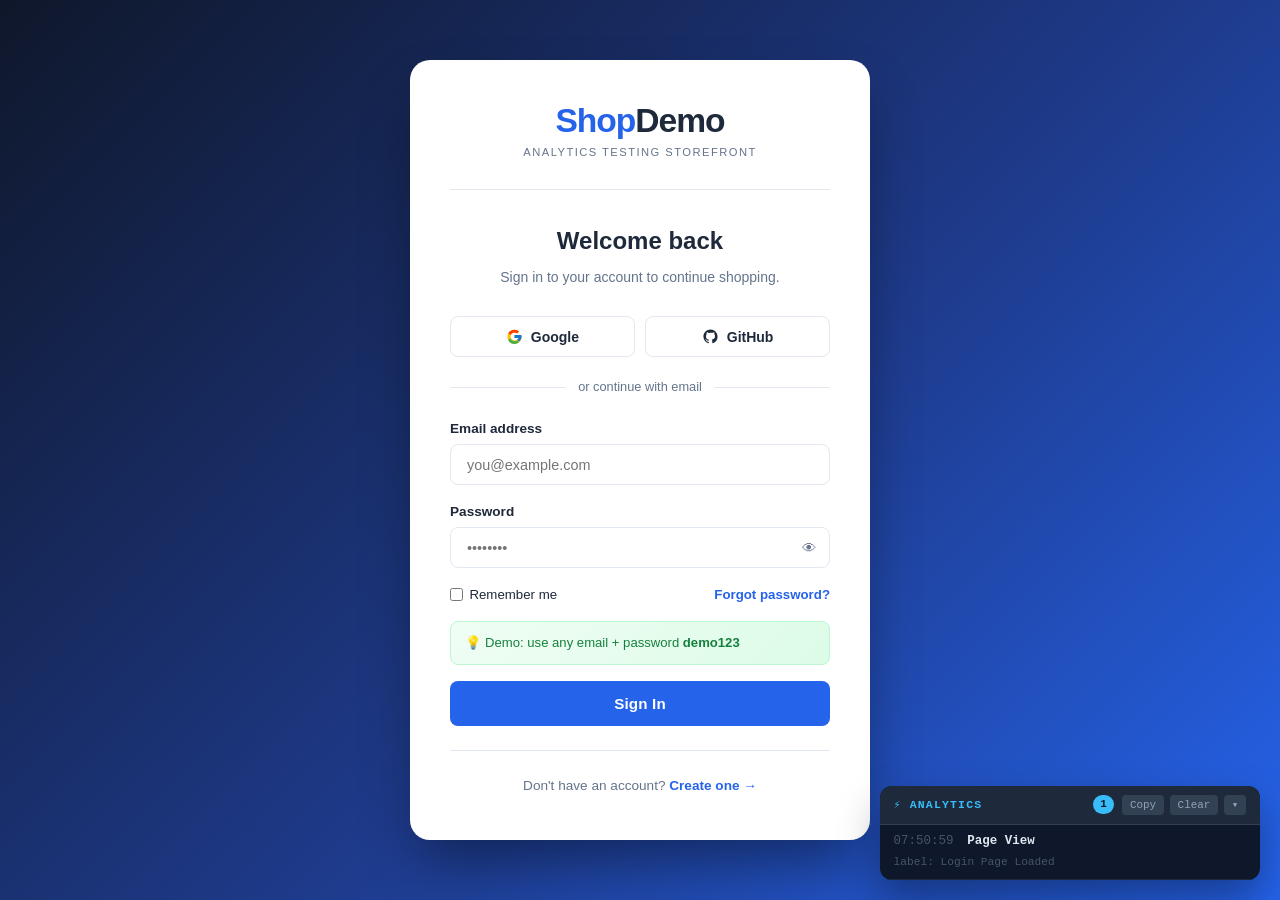
==== commit 976f9dac: "feat: replace all analytics with taxonomy-compliant events - Remove generic events (page_view, produ" ====
--- a/index.html
+++ b/index.html
@@ -349,6 +349,10 @@
 <script>
   const redirectTo = getParam('redirect') || 'shop.html';
 
+  document.addEventListener('DOMContentLoaded', () => {
+    Analytics.track('Page View', { label: 'Login Page Loaded' });
+  });
+
   // ── Password visibility toggle ─────────────────────────
   document.getElementById('toggle-pw').addEventListener('click', () => {
     const pw = document.getElementById('password');
@@ -388,12 +392,14 @@
     if (!email || !password) {
       errorEl.textContent = 'Please enter your email and password.';
       errorEl.classList.add('show');
+      Analytics.track('Login Attempt', { label: 'Login Failed' });
       return;
     }
 
     if (!/^[^\s@]+@[^\s@]+\.[^\s@]+$/.test(email)) {
       errorEl.textContent = 'Please enter a valid email address.';
       errorEl.classList.add('show');
+      Analytics.track('Login Attempt', { label: 'Login Failed' });
       return;
     }
 
@@ -401,12 +407,14 @@
       errorEl.textContent = 'Incorrect password. Hint: try "demo123"';
       errorEl.classList.add('show');
       pwInput.classList.add('field-error');
+      Analytics.track('Login Attempt', { label: 'Login Failed' });
       return;
     }
 
     errorEl.classList.remove('show');
     pwInput.classList.remove('field-error');
 
+    Analytics.track('Login Attempt', { label: 'Login Successful' });
     sessionStorage.setItem('shopdemo_user', JSON.stringify({ email, remember }));
     showToast('Signed in successfully! Redirecting…');
     setTimeout(() => { window.location.href = redirectTo; }, 1200);
